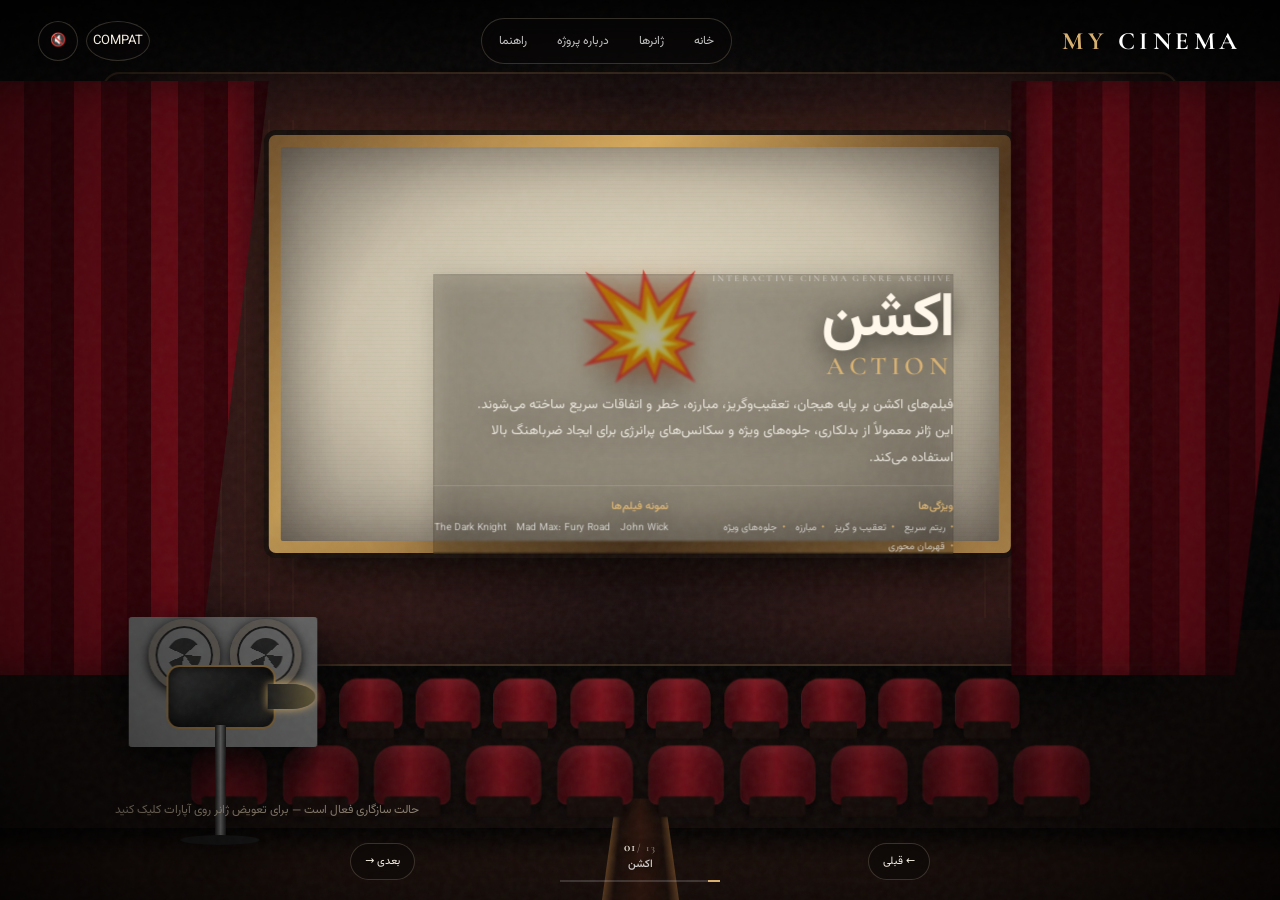
==== compat.html @ b04574b3 "Add guaranteed no-WebGL compatibility entry page" ====
<!doctype html>
<html lang="fa" dir="rtl">
<head>
  <meta charset="UTF-8" />
  <meta name="viewport" content="width=device-width, initial-scale=1, viewport-fit=cover" />
  <meta name="theme-color" content="#080707" />
  <meta name="description" content="MY CINEMA — حالت سازگار سینمای تعاملی" />
  <title>MY CINEMA — Compatibility Mode</title>
  <link rel="preconnect" href="https://fonts.googleapis.com">
  <link rel="preconnect" href="https://fonts.gstatic.com" crossorigin>
  <link href="https://fonts.googleapis.com/css2?family=Cormorant+Garamond:wght@500;600;700&family=Vazirmatn:wght@300;400;500;600;700&display=swap" rel="stylesheet">
  <link rel="stylesheet" href="./styles.css?v=3" />
  <link rel="stylesheet" href="./compat.css?v=3" />
</head>
<body>
  <div id="app" aria-label="تجربه سینمای تعاملی">
    <canvas id="cinema-canvas" aria-hidden="true"></canvas>
    <div id="grain" aria-hidden="true"></div><div id="vignette" aria-hidden="true"></div>
    <div id="film-transition" aria-hidden="true"><span></span><i></i></div>
    <section id="loader" class="loader" aria-live="polite">
      <div class="loader__reel" aria-hidden="true"><b></b><b></b><b></b><b></b><b></b></div>
      <h1>MY CINEMA</h1><p>در حال آماده‌سازی حالت سازگار…</p>
      <div class="loader__bar"><span id="loader-bar"></span></div><strong id="loader-percent">0%</strong>
    </section>
    <header class="topbar">
      <a class="brand" href="./" aria-label="MY CINEMA — خانه"><span>MY</span> CINEMA</a>
      <nav class="topnav" aria-label="ناوبری اصلی"><button data-nav="home">خانه</button><button data-nav="genres">ژانرها</button><button data-nav="about">درباره پروژه</button><button data-nav="help">راهنما</button></nav>
      <div class="top-actions"><button id="quality-btn" class="icon-btn" type="button" aria-label="حالت سازگار" title="حالت سازگار">COMPAT</button><button id="sound-btn" class="icon-btn" type="button" aria-label="فعال‌کردن صدا" aria-pressed="false">🔇</button></div>
    </header>
    <aside id="projector-tip" class="projector-tip" role="status">برای نمایش ژانر بعدی کلیک کنید</aside>
    <main class="screen-ui" aria-live="polite"><div class="screen-ui__content">
      <div class="screen-ui__eyebrow">INTERACTIVE CINEMA GENRE ARCHIVE</div><h2 id="genre-fa">اکشن</h2><h3 id="genre-en">ACTION</h3><p id="genre-description"></p>
      <div class="genre-columns"><div><h4>ویژگی‌ها</h4><ul id="genre-features"></ul></div><div><h4>نمونه فیلم‌ها</h4><ul id="genre-examples" class="examples"></ul></div></div>
    </div></main>
    <section class="bottom-panel" aria-label="کنترل ژانرها"><button id="prev-btn" class="nav-btn" type="button" aria-label="ژانر قبلی">← <span>قبلی</span></button><div class="genre-status"><div><span id="genre-number">01</span><em>/ 13</em></div><strong id="genre-label">اکشن</strong><div class="status-line"><i id="status-progress"></i></div></div><button id="next-btn" class="nav-btn" type="button" aria-label="ژانر بعدی"><span>بعدی</span> →</button></section>
    <section id="modal" class="modal" aria-hidden="true" role="dialog" aria-modal="true" aria-labelledby="modal-title"><div class="modal__card"><button id="modal-close" class="modal__close" type="button" aria-label="بستن">×</button><p class="modal__kicker">MY CINEMA</p><h2 id="modal-title">راهنما</h2><div id="modal-body"></div></div></section>
    <div id="webgl-fallback" class="fallback" hidden><h1>MY CINEMA</h1><p>در حال راه‌اندازی حالت سازگار…</p></div>
  </div>
  <script>
    (() => {
      const original = HTMLCanvasElement.prototype.getContext;
      HTMLCanvasElement.prototype.getContext = function(type, ...args) {
        if (type === 'webgl' || type === 'webgl2' || type === 'experimental-webgl') return null;
        return original.call(this, type, ...args);
      };
    })();
  </script>
  <script type="module" src="./compat.js?v=3"></script>
</body>
</html>
---- styles.css ----
:root{--ink:#f5eee2;--muted:rgba(245,238,226,.68);--gold:#d7b06f;--red:#6b0f18;--glass:rgba(12,10,10,.54);--line:rgba(255,236,204,.18);--screen-left:49.5%;--screen-top:46%;color-scheme:dark}*{box-sizing:border-box}html,body{width:100%;height:100%;margin:0;overflow:hidden;background:#050505}body{font-family:"Vazirmatn",system-ui,sans-serif;color:var(--ink)}button,a{font:inherit}button{color:inherit}#app,#cinema-canvas{position:fixed;inset:0;width:100%;height:100%}#cinema-canvas{display:block;touch-action:none;outline:none}#grain{position:fixed;inset:-35%;pointer-events:none;opacity:.075;mix-blend-mode:screen;z-index:8;background-image:url("data:image/svg+xml,%3Csvg viewBox='0 0 220 220' xmlns='http://www.w3.org/2000/svg'%3E%3Cfilter id='n'%3E%3CfeTurbulence type='fractalNoise' baseFrequency='.9' numOctaves='4' stitchTiles='stitch'/%3E%3C/filter%3E%3Crect width='100%25' height='100%25' filter='url(%23n)' opacity='.8'/%3E%3C/svg%3E");animation:grain .24s steps(2) infinite}#vignette{position:fixed;inset:0;z-index:7;pointer-events:none;background:radial-gradient(circle at 50% 45%,transparent 38%,rgba(0,0,0,.35) 72%,rgba(0,0,0,.78) 100%)}@keyframes grain{0%{transform:translate(0,0)}25%{transform:translate(3%,-2%)}50%{transform:translate(-2%,4%)}75%{transform:translate(4%,2%)}100%{transform:translate(-3%,-3%)}}.topbar{position:fixed;z-index:20;top:0;left:0;width:100%;display:grid;grid-template-columns:auto 1fr auto;align-items:center;gap:24px;padding:18px clamp(16px,3vw,44px);background:linear-gradient(180deg,rgba(0,0,0,.72),transparent);pointer-events:none}.topbar>*{pointer-events:auto}.brand{direction:ltr;color:#fff;text-decoration:none;font:700 clamp(18px,2vw,25px)/1 "Cormorant Garamond",serif;letter-spacing:.18em;text-shadow:0 2px 18px #000;white-space:nowrap}.brand span{color:var(--gold)}.topnav{justify-self:center;display:flex;gap:6px;padding:5px;border:1px solid var(--line);border-radius:999px;background:rgba(10,8,8,.34);backdrop-filter:blur(12px)}.topnav button,.icon-btn{border:0;background:transparent;cursor:pointer;transition:.25s ease}.topnav button{color:rgba(255,255,255,.76);padding:8px 12px;font-size:12px;border-radius:999px}.topnav button:hover,.topnav button:focus-visible{color:#fff;background:rgba(255,255,255,.09)}.top-actions{display:flex;gap:8px}.icon-btn{min-width:40px;height:40px;border:1px solid var(--line);border-radius:50%;background:rgba(10,8,8,.4);backdrop-filter:blur(12px);font-size:13px}.icon-btn:hover{background:rgba(215,176,111,.16);border-color:rgba(215,176,111,.45)}.screen-ui{position:fixed;z-index:12;width:min(49vw,710px);min-width:560px;left:var(--screen-left);top:var(--screen-top);transform:translate(-32%,-50%);pointer-events:none;text-align:right}.screen-ui__content{max-width:520px;margin-inline-start:auto;opacity:1;filter:drop-shadow(0 3px 14px rgba(0,0,0,.88))}.screen-ui__eyebrow{direction:ltr;text-align:right;font:600 9px/1 "Cormorant Garamond",serif;letter-spacing:.25em;color:rgba(255,255,255,.48);margin-bottom:8px}.screen-ui h2{margin:0;font-size:clamp(36px,4.8vw,72px);line-height:.96;font-weight:700;letter-spacing:-.04em;color:#fff7e9}.screen-ui h3{margin:2px 0 12px;direction:ltr;text-align:right;color:var(--gold);font:600 clamp(18px,2vw,28px)/1.1 "Cormorant Garamond",serif;letter-spacing:.18em}.screen-ui p{margin:0;max-width:480px;font-size:clamp(11px,1.05vw,14px);line-height:1.95;color:rgba(255,251,244,.82)}.genre-columns{margin-top:14px;display:grid;grid-template-columns:1fr .9fr;gap:24px;border-top:1px solid rgba(255,255,255,.14);padding-top:12px}.genre-columns h4{margin:0 0 5px;color:var(--gold);font-size:11px;font-weight:600}.genre-columns ul{list-style:none;padding:0;margin:0;display:flex;flex-wrap:wrap;gap:4px 10px}.genre-columns li{color:rgba(255,255,255,.68);font-size:10px}.genre-columns li::before{content:"•";color:var(--gold);margin-left:5px}.examples{direction:ltr;justify-content:flex-end;text-align:left}.examples li::before{display:none}.bottom-panel{position:fixed;z-index:20;bottom:max(18px,env(safe-area-inset-bottom));left:50%;transform:translateX(-50%);width:min(580px,calc(100vw - 34px));display:grid;grid-template-columns:1fr auto 1fr;align-items:center;gap:18px;pointer-events:none}.bottom-panel>*{pointer-events:auto}.nav-btn{justify-self:start;border:1px solid var(--line);background:rgba(10,8,8,.45);border-radius:999px;padding:9px 14px;cursor:pointer;backdrop-filter:blur(12px);font-size:11px;transition:.25s}.nav-btn:last-child{justify-self:end}.nav-btn:hover{background:rgba(215,176,111,.14);border-color:rgba(215,176,111,.45);transform:translateY(-2px)}.genre-status{min-width:160px;text-align:center;text-shadow:0 2px 10px #000}.genre-status>div:first-child{direction:ltr;font:600 13px/1 "Cormorant Garamond",serif;letter-spacing:.14em}.genre-status em{color:rgba(255,255,255,.45);font-style:normal;font-size:10px}.genre-status strong{display:block;margin-top:2px;font-size:11px;font-weight:500;color:rgba(255,255,255,.78)}.status-line{width:100%;height:2px;background:rgba(255,255,255,.16);margin-top:7px;overflow:hidden}.status-line i{display:block;width:7.69%;height:100%;background:var(--gold);transition:width .45s ease}.projector-tip{position:fixed;z-index:22;left:50%;top:50%;transform:translate(-50%,-50%);padding:7px 11px;border-radius:8px;background:rgba(4,4,4,.83);border:1px solid rgba(255,255,255,.12);color:#fff;font-size:11px;opacity:0;pointer-events:none;white-space:nowrap;transition:opacity .2s}.projector-tip.visible{opacity:1}.loader{position:fixed;inset:0;z-index:100;display:flex;flex-direction:column;justify-content:center;align-items:center;background:radial-gradient(circle at 50% 40%,#17100d,#050505 64%);text-align:center}.loader h1{margin:22px 0 0;direction:ltr;font:700 clamp(36px,8vw,82px)/.9 "Cormorant Garamond",serif;letter-spacing:.2em;color:#f7ead2}.loader p{margin:16px 0 22px;color:rgba(255,255,255,.62);font-size:13px}.loader strong{direction:ltr;margin-top:10px;color:var(--gold);font:600 12px "Cormorant Garamond",serif;letter-spacing:.14em}.loader__bar{width:min(280px,70vw);height:2px;background:rgba(255,255,255,.12);overflow:hidden}.loader__bar span{display:block;width:0;height:100%;background:linear-gradient(90deg,#7c5127,#e5c58d);transition:width .25s ease}.loader__reel{width:86px;aspect-ratio:1;border:5px solid #8a6c45;border-radius:50%;position:relative;animation:spin 1.6s linear infinite;box-shadow:0 0 0 2px #24180f inset,0 12px 35px #000}.loader__reel::after{content:"";position:absolute;width:17px;height:17px;border-radius:50%;background:#211810;border:4px solid #b38b53;left:50%;top:50%;transform:translate(-50%,-50%)}.loader__reel b{position:absolute;width:18px;height:28px;background:#0a0908;border:2px solid #6f5738;border-radius:50%;left:50%;top:50%;transform-origin:0 0}.loader__reel b:nth-child(1){transform:rotate(0deg) translate(17px,-14px)}.loader__reel b:nth-child(2){transform:rotate(72deg) translate(17px,-14px)}.loader__reel b:nth-child(3){transform:rotate(144deg) translate(17px,-14px)}.loader__reel b:nth-child(4){transform:rotate(216deg) translate(17px,-14px)}.loader__reel b:nth-child(5){transform:rotate(288deg) translate(17px,-14px)}@keyframes spin{to{transform:rotate(360deg)}}#film-transition{position:fixed;inset:0;z-index:30;pointer-events:none;opacity:0;overflow:hidden;background:rgba(0,0,0,.04)}#film-transition span{position:absolute;inset:-20%;background:radial-gradient(circle at 62% 47%,rgba(255,239,190,.94) 0,rgba(255,137,50,.45) 12%,rgba(173,24,10,.33) 22%,transparent 43%);mix-blend-mode:screen;transform:translateX(-80%) scale(.7)}#film-transition i{position:absolute;inset:0;background:repeating-linear-gradient(90deg,transparent 0 8%,rgba(255,255,255,.08) 8.2%,transparent 8.5%);opacity:.4}#film-transition.active{animation:filmFlash .85s ease both}#film-transition.active span{animation:burn .85s ease both}@keyframes filmFlash{0%{opacity:0}18%{opacity:.25}35%{opacity:1;background:#060606}52%{opacity:.9}100%{opacity:0}}@keyframes burn{0%{transform:translateX(-90%) scale(.65)}52%{transform:translateX(25%) scale(1.35)}100%{transform:translateX(115%) scale(1.8)}}.modal{position:fixed;inset:0;z-index:60;display:grid;place-items:center;padding:20px;background:rgba(0,0,0,.62);backdrop-filter:blur(8px);opacity:0;pointer-events:none;transition:.25s}.modal.open{opacity:1;pointer-events:auto}.modal__card{width:min(620px,100%);border:1px solid rgba(215,176,111,.28);background:linear-gradient(135deg,rgba(30,20,18,.96),rgba(8,8,8,.98));border-radius:22px;padding:32px;box-shadow:0 30px 100px #000;position:relative}.modal__close{position:absolute;left:15px;top:12px;border:0;background:none;font-size:26px;cursor:pointer;opacity:.65}.modal__kicker{direction:ltr;margin:0 0 6px;color:var(--gold);font:600 10px "Cormorant Garamond",serif;letter-spacing:.2em}.modal h2{margin:0 0 14px;font-size:28px}.modal__card p,.modal__card li{line-height:1.95;color:rgba(255,255,255,.7);font-size:13px}.fallback{position:fixed;inset:0;z-index:200;display:grid;place-content:center;text-align:center;padding:30px;background:#080606}.fallback h1{direction:ltr;font-family:"Cormorant Garamond",serif;letter-spacing:.18em}body.projector-hover{cursor:pointer}@media(max-width:900px){.topnav{display:none}.screen-ui{min-width:0;width:62vw;left:50%;top:43%;transform:translate(-24%,-50%)}.screen-ui__content{max-width:390px}.genre-columns{gap:12px}}@media(max-width:650px){:root{--screen-top:39%}.topbar{padding:14px 14px;grid-template-columns:1fr auto}.top-actions{grid-column:2}.brand{font-size:19px}.screen-ui{left:50%;top:41%;width:78vw;transform:translate(-9%,-50%)}.screen-ui h2{font-size:clamp(26px,10vw,44px)}.screen-ui h3{font-size:17px;margin-bottom:8px}.screen-ui p{font-size:9px;line-height:1.75;max-width:300px}.screen-ui__eyebrow{display:none}.genre-columns{margin-top:8px;padding-top:7px;grid-template-columns:1fr;gap:5px;max-width:300px}.genre-columns>div:nth-child(2){display:none}.genre-columns h4{font-size:9px}.genre-columns li{font-size:8px}.bottom-panel{bottom:max(12px,env(safe-area-inset-bottom));width:calc(100vw - 24px);gap:7px}.nav-btn{padding:8px 9px;font-size:10px}.nav-btn span{display:none}.genre-status{min-width:125px}.modal__card{padding:28px 22px}#grain{opacity:.045}}@media(prefers-reduced-motion:reduce){*,*::before,*::after{scroll-behavior:auto!important;animation-duration:.001ms!important;animation-iteration-count:1!important;transition-duration:.001ms!important}#grain{display:none}}
---- compat.css ----
/* MY CINEMA compatibility renderer — CSS 3D / DOM fallback for browsers where WebGL is unavailable */
body.compat-mode { overflow:hidden; background:#050404; }
body.compat-mode #cinema-canvas { display:none !important; }
body.compat-mode #webgl-fallback { display:none !important; }

#compat-scene {
  position:fixed; inset:0; overflow:hidden; z-index:0;
  perspective:1100px; perspective-origin:50% 46%;
  background:
    radial-gradient(circle at 50% 36%, rgba(255,196,121,.11), transparent 34%),
    linear-gradient(#090707 0 70%, #130b09 70% 100%);
  --mood:#ff7b35;
}
#compat-scene::before {
  content:""; position:absolute; inset:0; pointer-events:none;
  background:radial-gradient(ellipse at 50% 48%, color-mix(in srgb, var(--mood) 16%, transparent), transparent 44%);
  mix-blend-mode:screen; opacity:.55; transition:background .8s ease;
}
.compat-room { position:absolute; inset:0; transform-style:preserve-3d; animation:compat-enter 1.45s cubic-bezier(.2,.8,.2,1) both; }
@keyframes compat-enter { from{transform:translateZ(-260px) scale(.86); filter:brightness(.2) blur(7px)} to{transform:translateZ(0) scale(1); filter:brightness(1) blur(0)} }

.compat-wall { position:absolute; left:8%; right:8%; top:8%; bottom:26%; border-radius:18px 18px 4px 4px;
  background:linear-gradient(90deg,#2b1515,#421f1c 18%,#211111 50%,#421f1c 82%,#2b1515);
  box-shadow:inset 0 0 0 2px rgba(210,171,104,.18), inset 0 0 120px #000, 0 36px 80px #000;
  transform:translateZ(-120px);
}
.compat-wall::before,.compat-wall::after { content:""; position:absolute; top:8%; bottom:8%; width:16%; opacity:.5;
  background:repeating-linear-gradient(90deg, rgba(198,153,84,.12) 0 2px, transparent 2px 24px);
}
.compat-wall::before{left:2%}.compat-wall::after{right:2%}

.compat-screen-frame { position:absolute; left:50%; top:15%; width:min(58vw,900px); aspect-ratio:16/9; transform:translateX(-50%) translateZ(-50px);
  padding:12px; border-radius:7px; background:linear-gradient(135deg,#8a6334,#d2a65a,#5d3e20,#b68b4c);
  box-shadow:0 0 0 5px #1a0f0b, 0 20px 55px #000, 0 0 48px color-mix(in srgb, var(--mood) 18%, transparent);
}
.compat-screen { position:relative; width:100%; height:100%; overflow:hidden; border-radius:2px;
  background:radial-gradient(ellipse at center,#e8dfc7 0,#c9bfa9 58%,#8e8476 100%);
  box-shadow:inset 0 0 55px rgba(34,24,17,.42);
}
.compat-screen::after { content:""; position:absolute; inset:0; opacity:.22; pointer-events:none;
  background:repeating-linear-gradient(0deg,rgba(0,0,0,.08) 0 1px,transparent 1px 4px);
}
.compat-icon { position:absolute; left:50%; top:48%; transform:translate(-50%,-50%); font-size:clamp(56px,8vw,128px); line-height:1;
  filter:drop-shadow(0 16px 14px rgba(0,0,0,.33)); text-shadow:0 0 24px color-mix(in srgb, var(--mood) 55%, transparent);
  animation:icon-float 3.2s ease-in-out infinite;
}
@keyframes icon-float { 50% { transform:translate(-50%,calc(-50% - 10px)) rotate(2deg) scale(1.04); } }
.compat-icon.change { animation:icon-change .6s ease both; }
@keyframes icon-change { 0%{opacity:0; transform:translate(-50%,-50%) scale(.55) rotate(-8deg); filter:blur(8px)} 70%{opacity:1;transform:translate(-50%,-50%) scale(1.08)} 100%{transform:translate(-50%,-50%) scale(1)} }

.compat-curtain { position:absolute; top:9%; bottom:25%; width:23%; z-index:2; pointer-events:none;
  background:repeating-linear-gradient(90deg,#3f0209 0 8%,#7f0a18 8% 17%,#4c030c 17% 26%);
  box-shadow:inset -20px 0 35px rgba(0,0,0,.55), inset 18px 0 28px rgba(255,80,80,.08); opacity:.95;
}
.compat-curtain.left { left:-2%; clip-path:polygon(0 0,100% 0,76% 100%,0 100%); }
.compat-curtain.right { right:-2%; clip-path:polygon(0 0,100% 0,100% 100%,24% 100%); transform:scaleX(-1); }

.compat-floor { position:absolute; left:-10%; right:-10%; bottom:-10%; height:48%; transform-origin:50% 100%; transform:rotateX(66deg) translateZ(-15px);
  background:linear-gradient(#25130d,#100907 70%), repeating-linear-gradient(90deg,transparent 0 50px,rgba(255,255,255,.025) 50px 52px);
  box-shadow:inset 0 40px 70px #000;
}
.compat-aisle { position:absolute; left:47%; width:6%; bottom:0; height:39%; transform:perspective(550px) rotateX(63deg); transform-origin:bottom;
  background:linear-gradient(90deg,rgba(255,170,85,.35),#1b0d08 14%,#32160c 50%,#1b0d08 86%,rgba(255,170,85,.35));
}
.compat-seat-row { position:absolute; left:7%; right:7%; height:64px; display:flex; justify-content:center; gap:clamp(8px,1.2vw,20px); z-index:3; transform-style:preserve-3d; }
.compat-seat { width:clamp(42px,5.8vw,84px); height:58px; border-radius:22px 22px 9px 9px; background:linear-gradient(90deg,#36050a,#77101a 48%,#3c050b);
  border:1px solid rgba(255,180,130,.08); box-shadow:inset 0 7px 12px rgba(255,255,255,.05),0 9px 14px rgba(0,0,0,.75); position:relative;
}
.compat-seat::after { content:""; position:absolute; left:12%; right:12%; bottom:-13px; height:20px; border-radius:4px; background:#170c09; }

.compat-projector { position:absolute; left:10%; bottom:17%; width:190px; height:130px; z-index:6; transform:rotateY(7deg); cursor:pointer; filter:drop-shadow(0 18px 20px #000); }
.compat-projector:hover { filter:drop-shadow(0 18px 20px #000) drop-shadow(0 0 14px rgba(255,203,122,.45)); }
.compat-projector-body { position:absolute; left:36px; top:46px; width:110px; height:64px; border-radius:13px; background:linear-gradient(145deg,#444,#171717 55%,#2e2e2e); border:2px solid #8d6d3e; box-shadow:inset 0 0 16px #000; }
.compat-projector-body::after { content:""; position:absolute; right:-42px; top:17px; width:48px; height:25px; border-radius:0 50% 50% 0; background:linear-gradient(90deg,#222,#70633f); box-shadow:0 0 10px #ffcf79; }
.compat-reel { position:absolute; top:0; width:72px; height:72px; border:7px solid #67615a; border-radius:50%; box-shadow:inset 0 0 0 2px #171717,0 3px 12px #000; }
.compat-reel::before { content:""; position:absolute; inset:12px; border-radius:50%; background:conic-gradient(#242424 0 14%,transparent 14% 26%,#242424 26% 40%,transparent 40% 54%,#242424 54% 68%,transparent 68% 82%,#242424 82%); }
.compat-reel.r1{left:18px}.compat-reel.r2{left:100px}
.compat-projector.playing .compat-reel { animation:reel-spin .48s linear infinite; }
@keyframes reel-spin { to{ transform:rotate(360deg) } }
.compat-projector-stand { position:absolute; left:85px; top:106px; width:11px; height:112px; background:linear-gradient(90deg,#171717,#777,#191919); }
.compat-projector-stand::after { content:""; position:absolute; left:-35px; bottom:-8px; width:80px; height:10px; border-radius:50%; background:#151515; }
.compat-beam { position:absolute; left:174px; top:61px; width:min(46vw,700px); height:190px; transform-origin:left center; transform:perspective(500px) rotateY(-6deg) skewY(-7deg); opacity:0; pointer-events:none;
  background:linear-gradient(90deg,rgba(255,224,154,.21),rgba(255,224,154,.06),transparent); clip-path:polygon(0 43%,100% 0,100% 100%,0 57%); filter:blur(4px); }
.compat-projector.playing .compat-beam { animation:beam-pulse .7s ease; }
@keyframes beam-pulse { 0%{opacity:0} 20%{opacity:1} 100%{opacity:.12} }

.compat-hint { position:absolute; left:9%; bottom:9%; z-index:7; color:#e7d7bc; font-family:Vazirmatn,sans-serif; font-size:12px; opacity:.72; }
body.compat-mode .screen-ui { z-index:8; }
body.compat-mode .topbar, body.compat-mode .bottom-panel, body.compat-mode .modal, body.compat-mode #grain, body.compat-mode #vignette, body.compat-mode #film-transition { z-index:20; }
body.compat-mode .screen-ui__content { background:rgba(18,12,9,.2); backdrop-filter:blur(1px); }

@media (max-width:700px){
  .compat-wall{left:0;right:0;top:8%;bottom:31%}
  .compat-screen-frame{top:17%;width:84vw}
  .compat-curtain{width:18%;bottom:31%}
  .compat-projector{left:1%;bottom:22%;transform:scale(.72);transform-origin:left bottom}
  .compat-seat-row{left:1%;right:1%;gap:6px}.compat-seat{width:42px;height:48px}
  .compat-seat-row .compat-seat:nth-child(n+7){display:none}
  .compat-icon{font-size:68px}
}

@media (prefers-reduced-motion:reduce){ .compat-room,.compat-icon,.compat-projector.playing .compat-reel,.compat-projector.playing .compat-beam{animation:none!important} }
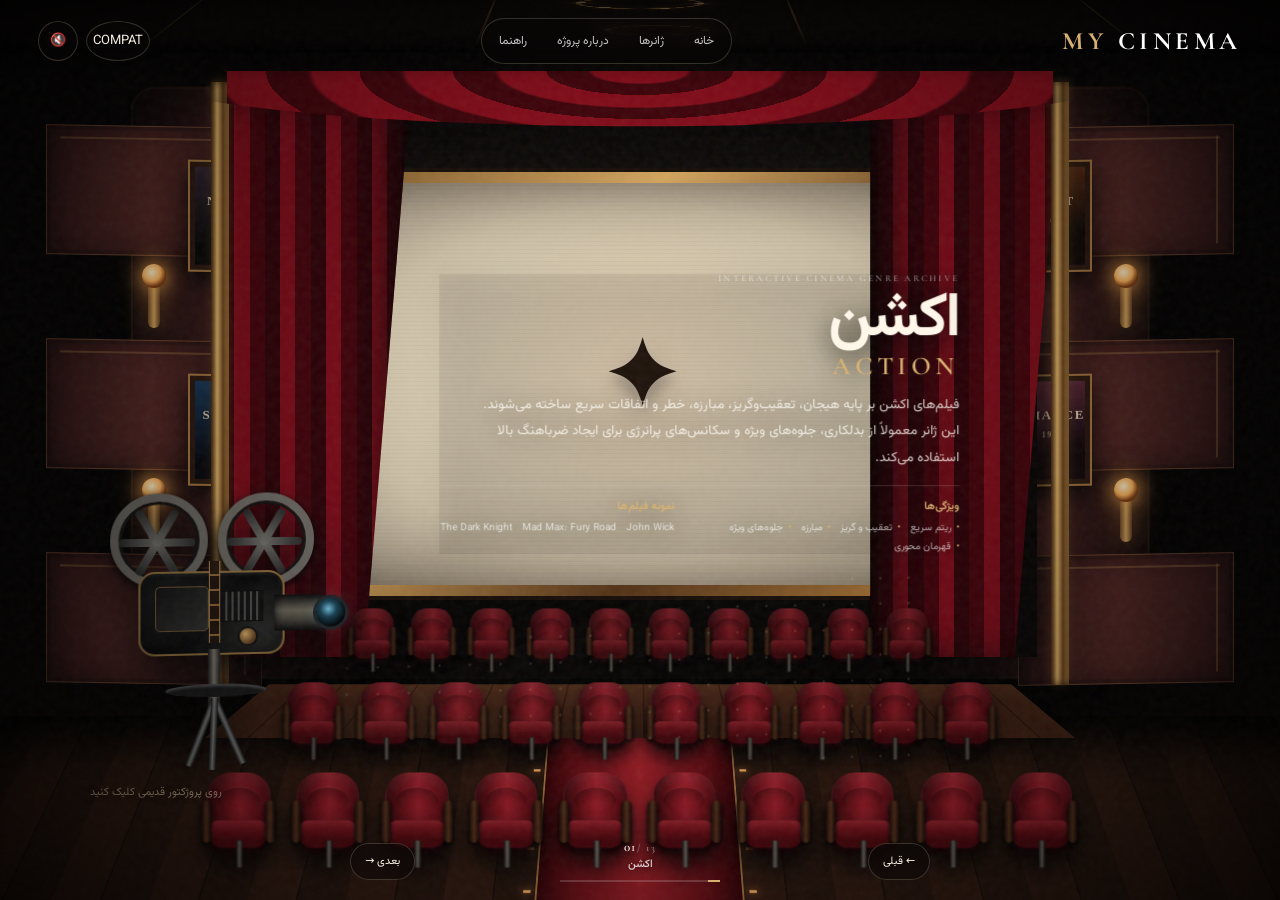
==== commit 7bb37901: "Serve redesigned premium compatibility cinema with fresh assets" ====
--- a/compat.html
+++ b/compat.html
@@ -5,12 +5,12 @@
   <meta name="viewport" content="width=device-width, initial-scale=1, viewport-fit=cover" />
   <meta name="theme-color" content="#080707" />
   <meta name="description" content="MY CINEMA — حالت سازگار سینمای تعاملی" />
-  <title>MY CINEMA — Compatibility Mode</title>
+  <title>MY CINEMA — Premium Compatibility Mode</title>
   <link rel="preconnect" href="https://fonts.googleapis.com">
   <link rel="preconnect" href="https://fonts.gstatic.com" crossorigin>
   <link href="https://fonts.googleapis.com/css2?family=Cormorant+Garamond:wght@500;600;700&family=Vazirmatn:wght@300;400;500;600;700&display=swap" rel="stylesheet">
-  <link rel="stylesheet" href="./styles.css?v=3" />
-  <link rel="stylesheet" href="./compat.css?v=3" />
+  <link rel="stylesheet" href="./styles.css?v=7" />
+  <link rel="stylesheet" href="./compat.css?v=7" />
 </head>
 <body>
   <div id="app" aria-label="تجربه سینمای تعاملی">
@@ -19,7 +19,7 @@
     <div id="film-transition" aria-hidden="true"><span></span><i></i></div>
     <section id="loader" class="loader" aria-live="polite">
       <div class="loader__reel" aria-hidden="true"><b></b><b></b><b></b><b></b><b></b></div>
-      <h1>MY CINEMA</h1><p>در حال آماده‌سازی حالت سازگار…</p>
+      <h1>MY CINEMA</h1><p>در حال آماده‌سازی سالن سینما…</p>
       <div class="loader__bar"><span id="loader-bar"></span></div><strong id="loader-percent">0%</strong>
     </section>
     <header class="topbar">
@@ -36,15 +36,6 @@
     <section id="modal" class="modal" aria-hidden="true" role="dialog" aria-modal="true" aria-labelledby="modal-title"><div class="modal__card"><button id="modal-close" class="modal__close" type="button" aria-label="بستن">×</button><p class="modal__kicker">MY CINEMA</p><h2 id="modal-title">راهنما</h2><div id="modal-body"></div></div></section>
     <div id="webgl-fallback" class="fallback" hidden><h1>MY CINEMA</h1><p>در حال راه‌اندازی حالت سازگار…</p></div>
   </div>
-  <script>
-    (() => {
-      const original = HTMLCanvasElement.prototype.getContext;
-      HTMLCanvasElement.prototype.getContext = function(type, ...args) {
-        if (type === 'webgl' || type === 'webgl2' || type === 'experimental-webgl') return null;
-        return original.call(this, type, ...args);
-      };
-    })();
-  </script>
-  <script type="module" src="./compat.js?v=3"></script>
+  <script src="./compat.js?v=7"></script>
 </body>
-</html>
+</html>
--- a/compat.css
+++ b/compat.css
@@ -1,102 +1,24 @@
-/* MY CINEMA compatibility renderer — CSS 3D / DOM fallback for browsers where WebGL is unavailable */
-body.compat-mode { overflow:hidden; background:#050404; }
-body.compat-mode #cinema-canvas { display:none !important; }
-body.compat-mode #webgl-fallback { display:none !important; }
-
-#compat-scene {
-  position:fixed; inset:0; overflow:hidden; z-index:0;
-  perspective:1100px; perspective-origin:50% 46%;
-  background:
-    radial-gradient(circle at 50% 36%, rgba(255,196,121,.11), transparent 34%),
-    linear-gradient(#090707 0 70%, #130b09 70% 100%);
-  --mood:#ff7b35;
-}
-#compat-scene::before {
-  content:""; position:absolute; inset:0; pointer-events:none;
-  background:radial-gradient(ellipse at 50% 48%, color-mix(in srgb, var(--mood) 16%, transparent), transparent 44%);
-  mix-blend-mode:screen; opacity:.55; transition:background .8s ease;
-}
-.compat-room { position:absolute; inset:0; transform-style:preserve-3d; animation:compat-enter 1.45s cubic-bezier(.2,.8,.2,1) both; }
-@keyframes compat-enter { from{transform:translateZ(-260px) scale(.86); filter:brightness(.2) blur(7px)} to{transform:translateZ(0) scale(1); filter:brightness(1) blur(0)} }
-
-.compat-wall { position:absolute; left:8%; right:8%; top:8%; bottom:26%; border-radius:18px 18px 4px 4px;
-  background:linear-gradient(90deg,#2b1515,#421f1c 18%,#211111 50%,#421f1c 82%,#2b1515);
-  box-shadow:inset 0 0 0 2px rgba(210,171,104,.18), inset 0 0 120px #000, 0 36px 80px #000;
-  transform:translateZ(-120px);
-}
-.compat-wall::before,.compat-wall::after { content:""; position:absolute; top:8%; bottom:8%; width:16%; opacity:.5;
-  background:repeating-linear-gradient(90deg, rgba(198,153,84,.12) 0 2px, transparent 2px 24px);
-}
-.compat-wall::before{left:2%}.compat-wall::after{right:2%}
-
-.compat-screen-frame { position:absolute; left:50%; top:15%; width:min(58vw,900px); aspect-ratio:16/9; transform:translateX(-50%) translateZ(-50px);
-  padding:12px; border-radius:7px; background:linear-gradient(135deg,#8a6334,#d2a65a,#5d3e20,#b68b4c);
-  box-shadow:0 0 0 5px #1a0f0b, 0 20px 55px #000, 0 0 48px color-mix(in srgb, var(--mood) 18%, transparent);
-}
-.compat-screen { position:relative; width:100%; height:100%; overflow:hidden; border-radius:2px;
-  background:radial-gradient(ellipse at center,#e8dfc7 0,#c9bfa9 58%,#8e8476 100%);
-  box-shadow:inset 0 0 55px rgba(34,24,17,.42);
-}
-.compat-screen::after { content:""; position:absolute; inset:0; opacity:.22; pointer-events:none;
-  background:repeating-linear-gradient(0deg,rgba(0,0,0,.08) 0 1px,transparent 1px 4px);
-}
-.compat-icon { position:absolute; left:50%; top:48%; transform:translate(-50%,-50%); font-size:clamp(56px,8vw,128px); line-height:1;
-  filter:drop-shadow(0 16px 14px rgba(0,0,0,.33)); text-shadow:0 0 24px color-mix(in srgb, var(--mood) 55%, transparent);
-  animation:icon-float 3.2s ease-in-out infinite;
-}
-@keyframes icon-float { 50% { transform:translate(-50%,calc(-50% - 10px)) rotate(2deg) scale(1.04); } }
-.compat-icon.change { animation:icon-change .6s ease both; }
-@keyframes icon-change { 0%{opacity:0; transform:translate(-50%,-50%) scale(.55) rotate(-8deg); filter:blur(8px)} 70%{opacity:1;transform:translate(-50%,-50%) scale(1.08)} 100%{transform:translate(-50%,-50%) scale(1)} }
-
-.compat-curtain { position:absolute; top:9%; bottom:25%; width:23%; z-index:2; pointer-events:none;
-  background:repeating-linear-gradient(90deg,#3f0209 0 8%,#7f0a18 8% 17%,#4c030c 17% 26%);
-  box-shadow:inset -20px 0 35px rgba(0,0,0,.55), inset 18px 0 28px rgba(255,80,80,.08); opacity:.95;
-}
-.compat-curtain.left { left:-2%; clip-path:polygon(0 0,100% 0,76% 100%,0 100%); }
-.compat-curtain.right { right:-2%; clip-path:polygon(0 0,100% 0,100% 100%,24% 100%); transform:scaleX(-1); }
-
-.compat-floor { position:absolute; left:-10%; right:-10%; bottom:-10%; height:48%; transform-origin:50% 100%; transform:rotateX(66deg) translateZ(-15px);
-  background:linear-gradient(#25130d,#100907 70%), repeating-linear-gradient(90deg,transparent 0 50px,rgba(255,255,255,.025) 50px 52px);
-  box-shadow:inset 0 40px 70px #000;
-}
-.compat-aisle { position:absolute; left:47%; width:6%; bottom:0; height:39%; transform:perspective(550px) rotateX(63deg); transform-origin:bottom;
-  background:linear-gradient(90deg,rgba(255,170,85,.35),#1b0d08 14%,#32160c 50%,#1b0d08 86%,rgba(255,170,85,.35));
-}
-.compat-seat-row { position:absolute; left:7%; right:7%; height:64px; display:flex; justify-content:center; gap:clamp(8px,1.2vw,20px); z-index:3; transform-style:preserve-3d; }
-.compat-seat { width:clamp(42px,5.8vw,84px); height:58px; border-radius:22px 22px 9px 9px; background:linear-gradient(90deg,#36050a,#77101a 48%,#3c050b);
-  border:1px solid rgba(255,180,130,.08); box-shadow:inset 0 7px 12px rgba(255,255,255,.05),0 9px 14px rgba(0,0,0,.75); position:relative;
-}
-.compat-seat::after { content:""; position:absolute; left:12%; right:12%; bottom:-13px; height:20px; border-radius:4px; background:#170c09; }
-
-.compat-projector { position:absolute; left:10%; bottom:17%; width:190px; height:130px; z-index:6; transform:rotateY(7deg); cursor:pointer; filter:drop-shadow(0 18px 20px #000); }
-.compat-projector:hover { filter:drop-shadow(0 18px 20px #000) drop-shadow(0 0 14px rgba(255,203,122,.45)); }
-.compat-projector-body { position:absolute; left:36px; top:46px; width:110px; height:64px; border-radius:13px; background:linear-gradient(145deg,#444,#171717 55%,#2e2e2e); border:2px solid #8d6d3e; box-shadow:inset 0 0 16px #000; }
-.compat-projector-body::after { content:""; position:absolute; right:-42px; top:17px; width:48px; height:25px; border-radius:0 50% 50% 0; background:linear-gradient(90deg,#222,#70633f); box-shadow:0 0 10px #ffcf79; }
-.compat-reel { position:absolute; top:0; width:72px; height:72px; border:7px solid #67615a; border-radius:50%; box-shadow:inset 0 0 0 2px #171717,0 3px 12px #000; }
-.compat-reel::before { content:""; position:absolute; inset:12px; border-radius:50%; background:conic-gradient(#242424 0 14%,transparent 14% 26%,#242424 26% 40%,transparent 40% 54%,#242424 54% 68%,transparent 68% 82%,#242424 82%); }
-.compat-reel.r1{left:18px}.compat-reel.r2{left:100px}
-.compat-projector.playing .compat-reel { animation:reel-spin .48s linear infinite; }
-@keyframes reel-spin { to{ transform:rotate(360deg) } }
-.compat-projector-stand { position:absolute; left:85px; top:106px; width:11px; height:112px; background:linear-gradient(90deg,#171717,#777,#191919); }
-.compat-projector-stand::after { content:""; position:absolute; left:-35px; bottom:-8px; width:80px; height:10px; border-radius:50%; background:#151515; }
-.compat-beam { position:absolute; left:174px; top:61px; width:min(46vw,700px); height:190px; transform-origin:left center; transform:perspective(500px) rotateY(-6deg) skewY(-7deg); opacity:0; pointer-events:none;
-  background:linear-gradient(90deg,rgba(255,224,154,.21),rgba(255,224,154,.06),transparent); clip-path:polygon(0 43%,100% 0,100% 100%,0 57%); filter:blur(4px); }
-.compat-projector.playing .compat-beam { animation:beam-pulse .7s ease; }
-@keyframes beam-pulse { 0%{opacity:0} 20%{opacity:1} 100%{opacity:.12} }
-
-.compat-hint { position:absolute; left:9%; bottom:9%; z-index:7; color:#e7d7bc; font-family:Vazirmatn,sans-serif; font-size:12px; opacity:.72; }
-body.compat-mode .screen-ui { z-index:8; }
-body.compat-mode .topbar, body.compat-mode .bottom-panel, body.compat-mode .modal, body.compat-mode #grain, body.compat-mode #vignette, body.compat-mode #film-transition { z-index:20; }
-body.compat-mode .screen-ui__content { background:rgba(18,12,9,.2); backdrop-filter:blur(1px); }
-
-@media (max-width:700px){
-  .compat-wall{left:0;right:0;top:8%;bottom:31%}
-  .compat-screen-frame{top:17%;width:84vw}
-  .compat-curtain{width:18%;bottom:31%}
-  .compat-projector{left:1%;bottom:22%;transform:scale(.72);transform-origin:left bottom}
-  .compat-seat-row{left:1%;right:1%;gap:6px}.compat-seat{width:42px;height:48px}
-  .compat-seat-row .compat-seat:nth-child(n+7){display:none}
-  .compat-icon{font-size:68px}
-}
-
-@media (prefers-reduced-motion:reduce){ .compat-room,.compat-icon,.compat-projector.playing .compat-reel,.compat-projector.playing .compat-beam{animation:none!important} }
+body.compat-mode{overflow:hidden;background:#050303}body.compat-mode #cinema-canvas,body.compat-mode #webgl-fallback{display:none!important}
+#compat-scene{--mood:#ff7b35;position:fixed;inset:0;overflow:hidden;z-index:0;perspective:1500px;perspective-origin:50% 43%;background:radial-gradient(circle at 50% 35%,rgba(255,176,93,.11),transparent 34%),linear-gradient(#060404 0 63%,#100806 100%)}
+#compat-scene:before{content:"";position:absolute;inset:0;background:radial-gradient(ellipse at 50% 42%,var(--mood),transparent 36%);opacity:.055;mix-blend-mode:screen;pointer-events:none;transition:background .7s ease}
+.theater-depth{position:absolute;left:7%;right:7%;top:7%;bottom:22%;background:linear-gradient(90deg,#1d0d0d,#4a2221 11%,#281414 25%,#1c1010 50%,#281414 75%,#4a2221 89%,#1d0d0d);box-shadow:inset 0 0 120px #000,inset 0 0 0 2px rgba(208,163,94,.16),0 35px 90px #000;border-radius:26px 26px 3px 3px;transform:translateZ(-120px)}
+.ceiling{position:absolute;left:-4%;right:-4%;top:-12%;height:38%;transform:rotateX(64deg) translateZ(-80px);transform-origin:50% 0;background:linear-gradient(#211310,#090606),repeating-linear-gradient(90deg,transparent 0 9%,rgba(217,176,104,.12) 9% 9.3%);box-shadow:inset 0 -25px 45px #000}
+.ceiling>i{position:absolute;top:10%;bottom:8%;width:2px;background:linear-gradient(transparent,#b58445,transparent);opacity:.55}.ceiling>i:nth-child(1){left:20%}.ceiling>i:nth-child(2){left:40%}.ceiling>i:nth-child(3){left:60%}.ceiling>i:nth-child(4){left:80%}
+.chandelier{position:absolute;width:120px;height:120px;border:5px solid #a77a3e;border-radius:50%;left:50%;filter:drop-shadow(0 0 18px rgba(255,182,92,.34));transform:translateX(-50%) rotateX(65deg)}.chandelier.c1{top:25%}.chandelier.c2{top:58%;scale:.76}.chandelier b{position:absolute;width:11px;height:11px;border-radius:50%;background:#ffd59b;box-shadow:0 0 14px #ffb15c;left:50%;top:50%;transform-origin:0 0}.chandelier b:nth-child(1){transform:rotate(0deg) translateX(50px)}.chandelier b:nth-child(2){transform:rotate(60deg) translateX(50px)}.chandelier b:nth-child(3){transform:rotate(120deg) translateX(50px)}.chandelier b:nth-child(4){transform:rotate(180deg) translateX(50px)}.chandelier b:nth-child(5){transform:rotate(240deg) translateX(50px)}.chandelier b:nth-child(6){transform:rotate(300deg) translateX(50px)}
+.sidewall{position:absolute;top:12%;bottom:22%;width:20%;z-index:1}.sidewall.left{left:2%;transform:skewY(1deg)}.sidewall.right{right:2%;transform:skewY(-1deg)}.wall-panel{position:absolute;left:8%;right:8%;height:22%;border:1px solid rgba(204,155,85,.26);box-shadow:inset 0 0 0 4px rgba(0,0,0,.16),inset 0 0 35px rgba(0,0,0,.55);background:linear-gradient(90deg,#351717,#522623 48%,#331616)}.wall-panel.p1{top:3%}.wall-panel.p2{top:39%}.wall-panel.p3{top:75%}.wall-panel:before,.wall-panel:after{content:"";position:absolute;background:#b1854d;opacity:.35}.wall-panel:before{left:6%;right:6%;height:2px;top:9%}.wall-panel:after{top:8%;bottom:8%;width:2px;right:7%}
+.sconce{position:absolute;width:54px;height:72px;left:50%;transform:translateX(-50%);filter:drop-shadow(0 0 13px rgba(255,168,81,.48))}.sconce.s1{top:26%}.sconce.s2{top:62%}.sconce:before{content:"";position:absolute;width:12px;height:45px;background:linear-gradient(90deg,#6f4a25,#d3a15a,#5f3c1f);left:21px;top:21px;border-radius:8px}.sconce:after{content:"";position:absolute;width:24px;height:24px;border-radius:50%;background:radial-gradient(circle at 40% 35%,#fff3cf,#ffb45b 42%,#7e3b11 68%);left:15px;top:2px;box-shadow:0 0 19px rgba(255,173,80,.9)}
+.poster{position:absolute;width:74px;height:108px;top:10%;padding-top:27px;text-align:center;font:700 13px/1.05 Georgia,serif;letter-spacing:.12em;color:#ead7b5;border:5px solid #2b180e;box-shadow:0 0 0 2px #aa7940,0 10px 24px #000;background:linear-gradient(160deg,#332431,#080808 65%)}.poster small{display:block;font-size:8px;margin-top:9px;opacity:.7}.poster-a,.poster-c{top:9%}.poster-b,.poster-d{top:45%}.sidewall.left .poster{right:7%}.sidewall.right .poster{left:7%}.poster-c{background:linear-gradient(160deg,#6f3516,#100806 70%)}.poster-d{background:linear-gradient(160deg,#703145,#15080c 70%)}.poster-b{background:linear-gradient(160deg,#17385d,#06080d 70%)}
+.proscenium{position:absolute;left:19%;right:19%;top:11%;bottom:27%;z-index:2;background:#090606;box-shadow:0 20px 60px #000}.proscenium-gold{position:absolute;z-index:8;background:linear-gradient(90deg,#5b3717,#dfb468,#6b431e,#c7974d);box-shadow:inset 0 0 8px #2c1607,0 0 12px rgba(210,160,80,.18)}.proscenium-gold.top{left:-4%;right:-4%;top:-3%;height:18px}.proscenium-gold.left,.proscenium-gold.right{top:-3%;bottom:-5%;width:18px}.proscenium-gold.left{left:-4%}.proscenium-gold.right{right:-4%}
+.screen-frame{position:absolute;left:8%;right:8%;top:13%;bottom:11%;padding:11px;background:linear-gradient(135deg,#725025,#d0a25c,#4f3015,#a97738);box-shadow:0 0 0 4px #160c07,0 22px 65px #000,0 0 42px rgba(255,211,148,.08)}.screen{position:relative;width:100%;height:100%;overflow:hidden;background:radial-gradient(ellipse at center,#eee4ca 0,#c7bba2 63%,#8a7f6f 100%);box-shadow:inset 0 0 60px rgba(39,27,18,.55)}.screen-glow{position:absolute;inset:0;background:radial-gradient(circle at 50% 48%,var(--mood),transparent 46%);opacity:.09;transition:background .7s ease}.film-lines{position:absolute;inset:0;background:repeating-linear-gradient(0deg,transparent 0 3px,rgba(0,0,0,.075) 3px 4px);opacity:.32;mix-blend-mode:multiply}
+.curtain{position:absolute;top:0;bottom:0;width:24%;z-index:7;background:repeating-linear-gradient(90deg,#2b0207 0 8%,#720a16 8% 16%,#3e030a 16% 24%);box-shadow:inset 18px 0 30px rgba(255,76,72,.06),inset -28px 0 36px rgba(0,0,0,.68)}.curtain.left{left:-3%;clip-path:polygon(0 0,100% 0,76% 100%,0 100%)}.curtain.right{right:-3%;clip-path:polygon(0 0,100% 0,100% 100%,24% 100%);transform:scaleX(-1)}.valance{position:absolute;left:-2%;right:-2%;top:-5%;height:19%;z-index:9;background:repeating-radial-gradient(ellipse at 50% 0,#7e0b18 0 8%,#3c0309 9% 16%);clip-path:ellipse(62% 52% at 50% 0);filter:drop-shadow(0 14px 14px rgba(0,0,0,.75))}
+.stage{position:absolute;left:16%;right:16%;bottom:18%;height:11%;z-index:2;background:repeating-linear-gradient(90deg,#3b1e11 0 42px,#281309 42px 44px),linear-gradient(#4b2918,#1b0d08);transform:perspective(800px) rotateX(65deg);transform-origin:bottom;box-shadow:inset 0 18px 24px rgba(255,186,112,.05),0 -14px 35px #000}
+.floor{position:absolute;left:-12%;right:-12%;bottom:-12%;height:48%;z-index:1;transform:rotateX(61deg);transform-origin:50% 100%;background:repeating-linear-gradient(90deg,#26140c 0 52px,#30190f 52px 104px,#1a0d08 104px 106px);box-shadow:inset 0 55px 80px #000}.carpet{position:absolute;left:43%;right:43%;top:-10%;bottom:-20%;background:linear-gradient(90deg,#3b0509,#78121a 25%,#981d25 50%,#78121a 75%,#3b0509);box-shadow:0 0 0 2px #9f7341,inset 0 0 30px #2b0205}.aisle-lights{position:absolute;top:-10%;bottom:-16%;width:8px;background:repeating-linear-gradient(0deg,transparent 0 30px,#ffb469 31px 34px,transparent 35px 62px);filter:drop-shadow(0 0 6px #ff9d42)}.aisle-lights.l{left:42%}.aisle-lights.r{right:42%}
+.seat-row{position:absolute;left:4%;right:4%;display:flex;justify-content:center;gap:clamp(8px,1.15vw,18px);z-index:5;transform-style:preserve-3d;pointer-events:none}.row-back{bottom:24%;transform:scale(.72);filter:brightness(.68)}.row-mid{bottom:15%;transform:scale(.88);filter:brightness(.82)}.row-front{bottom:4%;transform:scale(1.08)}.cinema-seat{position:relative;width:clamp(46px,5.3vw,78px);height:88px;display:block;filter:drop-shadow(0 12px 9px rgba(0,0,0,.72))}.seat-back{position:absolute;left:7%;right:7%;top:0;height:58px;border-radius:22px 22px 13px 13px;background:linear-gradient(90deg,#3d050a,#8d1722 43%,#9c1d29 52%,#5a0810 100%);box-shadow:inset 0 8px 10px rgba(255,255,255,.055),inset 0 -10px 16px rgba(0,0,0,.42);border:1px solid rgba(255,160,150,.08)}.seat-back:after{content:"";position:absolute;left:16%;right:16%;top:12px;height:24px;border-radius:50%;border-top:1px solid rgba(255,210,195,.07);box-shadow:inset 0 7px 8px rgba(0,0,0,.25)}.seat-cushion{position:absolute;left:10%;right:10%;bottom:18px;height:27px;border-radius:8px 8px 14px 14px;background:linear-gradient(#8f1722,#4a060c 76%);transform:perspective(100px) rotateX(19deg);box-shadow:inset 0 5px 7px rgba(255,255,255,.05),0 5px 5px #160205}.seat-arm{position:absolute;width:9px;height:39px;bottom:23px;border-radius:7px;background:linear-gradient(90deg,#1c0c08,#55301a,#160806);box-shadow:0 2px 4px #000}.seat-arm.a{left:0}.seat-arm.b{right:0}.seat-leg{position:absolute;left:47%;bottom:0;width:6px;height:25px;background:linear-gradient(90deg,#151515,#6e655b,#181818)}
+.compat-icon{position:absolute;left:50%;top:48%;z-index:4;transform:translate(-50%,-50%);font:700 clamp(54px,7vw,116px)/1 Georgia,serif;color:#22150c;text-shadow:0 0 9px rgba(255,255,255,.28),0 8px 12px rgba(0,0,0,.2);filter:drop-shadow(0 10px 12px rgba(0,0,0,.2));animation:iconFloat 3s ease-in-out infinite}.compat-icon.change{animation:iconChange .68s ease both}@keyframes iconFloat{50%{transform:translate(-50%,calc(-50% - 7px)) scale(1.04)}}@keyframes iconChange{0%{opacity:0;transform:translate(-50%,-50%) scale(.55) rotate(-8deg);filter:blur(7px)}70%{opacity:1;transform:translate(-50%,-50%) scale(1.08)}100%{transform:translate(-50%,-50%) scale(1)}}
+.projector{position:absolute;left:6.5%;bottom:18%;z-index:12;width:260px;height:250px;background:none;border:0;cursor:pointer;filter:drop-shadow(0 22px 18px rgba(0,0,0,.8));transform:rotateY(8deg);transition:filter .25s,transform .25s}.projector:hover{filter:drop-shadow(0 22px 18px #000) drop-shadow(0 0 18px rgba(255,195,117,.45));transform:rotateY(6deg) scale(1.025)}.projector-body{position:absolute;left:58px;top:83px;width:142px;height:84px;border-radius:16px;background:linear-gradient(135deg,#242525,#0e0e0e 52%,#41413f);border:2px solid #8d6d3c;box-shadow:inset 0 0 28px #000,inset 0 2px 3px rgba(255,255,255,.16)}.projector-body .panel{position:absolute;left:14px;top:13px;width:52px;height:45px;border:1px solid #6d5735;border-radius:5px;background:linear-gradient(145deg,#131313,#2f302e)}.projector-body .vent{position:absolute;left:77px;top:18px;width:42px;height:31px;background:repeating-linear-gradient(90deg,#111 0 4px,#4b4b49 4px 6px);border:1px solid #0a0a0a}.projector-body .knob{position:absolute;left:96px;bottom:8px;width:16px;height:16px;border-radius:50%;background:radial-gradient(circle at 35% 35%,#d8aa65,#5b3d20 70%);box-shadow:0 0 0 2px #111}.lens-barrel{position:absolute;right:-58px;top:23px;width:66px;height:36px;border-radius:0 50% 50% 0;background:linear-gradient(#141414,#686356 45%,#171717);box-shadow:inset 0 0 10px #000}.lens-barrel em{position:absolute;right:-4px;top:4px;width:29px;height:29px;border-radius:50%;background:radial-gradient(circle at 42% 38%,#72c1dd,#1a4357 32%,#071319 62%,#000 75%);box-shadow:0 0 15px rgba(132,213,255,.22),0 0 0 3px #181818}
+.projector-reel{position:absolute;top:5px;width:94px;height:94px;border-radius:50%;border:8px solid #67645e;background:radial-gradient(circle,#1a1a1a 0 12%,transparent 13%);box-shadow:inset 0 0 0 3px #111,0 3px 8px #000}.reel-a{left:31px}.reel-b{left:135px}.projector-reel b{position:absolute;left:44%;top:47%;width:40px;height:8px;background:linear-gradient(90deg,#72706b,#272727);transform-origin:3px 4px;border-radius:7px}.projector-reel b:nth-child(1){transform:rotate(0deg)}.projector-reel b:nth-child(2){transform:rotate(60deg)}.projector-reel b:nth-child(3){transform:rotate(120deg)}.projector-reel b:nth-child(4){transform:rotate(180deg)}.projector-reel b:nth-child(5){transform:rotate(240deg)}.projector-reel b:nth-child(6){transform:rotate(300deg)}.projector.playing .projector-reel{animation:reelspin .42s linear infinite}.projector.playing .reel-b{animation-direction:reverse}@keyframes reelspin{to{transform:rotate(360deg)}}
+.film-strip{position:absolute;left:126px;top:73px;width:11px;height:82px;background:repeating-linear-gradient(0deg,#22140d 0 7px,#a06f3a 7px 9px,#22140d 9px 15px);border-left:1px solid #b58c56;border-right:1px solid #b58c56;opacity:.9}.projector.playing .film-strip{animation:filmMove .12s linear infinite}@keyframes filmMove{to{background-position-y:15px}}.projector-neck{position:absolute;left:125px;top:161px;width:12px;height:62px;background:linear-gradient(90deg,#181818,#7a746a,#1c1c1c)}.projector-tripod{position:absolute;top:211px;left:128px;width:7px;height:71px;background:linear-gradient(90deg,#141414,#777,#151515);transform-origin:top}.projector-tripod.t1{transform:rotate(21deg)}.projector-tripod.t2{transform:rotate(-23deg)}.projector-tripod.t3{transform:rotate(2deg)}.projector-base{position:absolute;left:84px;top:196px;width:98px;height:13px;border-radius:50%;background:#181818;box-shadow:inset 0 2px 3px #555}.beam{position:absolute;left:251px;top:112px;width:min(53vw,820px);height:260px;transform-origin:left center;transform:skewY(-10deg);clip-path:polygon(0 45%,100% 0,100% 100%,0 55%);background:linear-gradient(90deg,rgba(255,226,169,.23),rgba(255,226,169,.07),transparent);opacity:.1;filter:blur(4px);pointer-events:none}.projector.playing .beam{animation:beamPulse .9s ease}@keyframes beamPulse{0%{opacity:.04}20%{opacity:.75}100%{opacity:.12}}.beam-dust{position:absolute;left:246px;top:89px;width:min(48vw,720px);height:220px;pointer-events:none;background-image:radial-gradient(circle,rgba(255,240,204,.72) 0 1px,transparent 1.6px);background-size:31px 27px;opacity:.16;clip-path:polygon(0 44%,100% 0,100% 100%,0 58%)}.projector.playing .beam-dust{animation:dustShift .7s linear infinite}@keyframes dustShift{to{background-position:22px -17px}}
+.compat-hint{position:absolute;left:7%;bottom:11%;z-index:14;font-size:11px;color:#e7d2ad;opacity:.72;text-shadow:0 2px 8px #000}.premium-compat .screen-ui{z-index:11;left:50%;top:46%;transform:translate(-32%,-50%)}.premium-compat .screen-ui__content{background:rgba(18,12,8,.08);backdrop-filter:blur(.5px)}.premium-compat .topbar,.premium-compat .bottom-panel,.premium-compat .modal,.premium-compat #grain,.premium-compat #vignette,.premium-compat #film-transition{z-index:30}
+@media(max-width:900px){.sidewall{width:17%}.proscenium{left:15%;right:15%}.projector{left:1%;transform:scale(.8) rotateY(8deg);transform-origin:left bottom}.row-back{display:none}.row-mid{bottom:14%;transform:scale(.75)}.row-front{bottom:4%;transform:scale(.9)}.premium-compat .screen-ui{width:60vw;left:50%;transform:translate(-20%,-50%)}}
+@media(max-width:650px){.sidewall{display:none}.proscenium{left:4%;right:4%;top:15%;bottom:36%}.screen-frame{left:10%;right:10%;top:15%;bottom:12%}.curtain{width:20%}.stage{left:2%;right:2%;bottom:31%}.floor{height:38%}.seat-row{left:-6%;right:-6%}.row-mid{bottom:17%;transform:scale(.56)}.row-front{bottom:5%;transform:scale(.7)}.cinema-seat:nth-child(n+8){display:none}.projector{left:-3%;bottom:21%;transform:scale(.54);transform-origin:left bottom}.beam,.beam-dust{width:85vw}.compat-hint{display:none}.premium-compat .screen-ui{left:50%;top:42%;width:80vw;transform:translate(-5%,-50%)}.ceiling{display:none}}
+@media(prefers-reduced-motion:reduce){*,*:before,*:after{animation-duration:.001ms!important;animation-iteration-count:1!important}}
